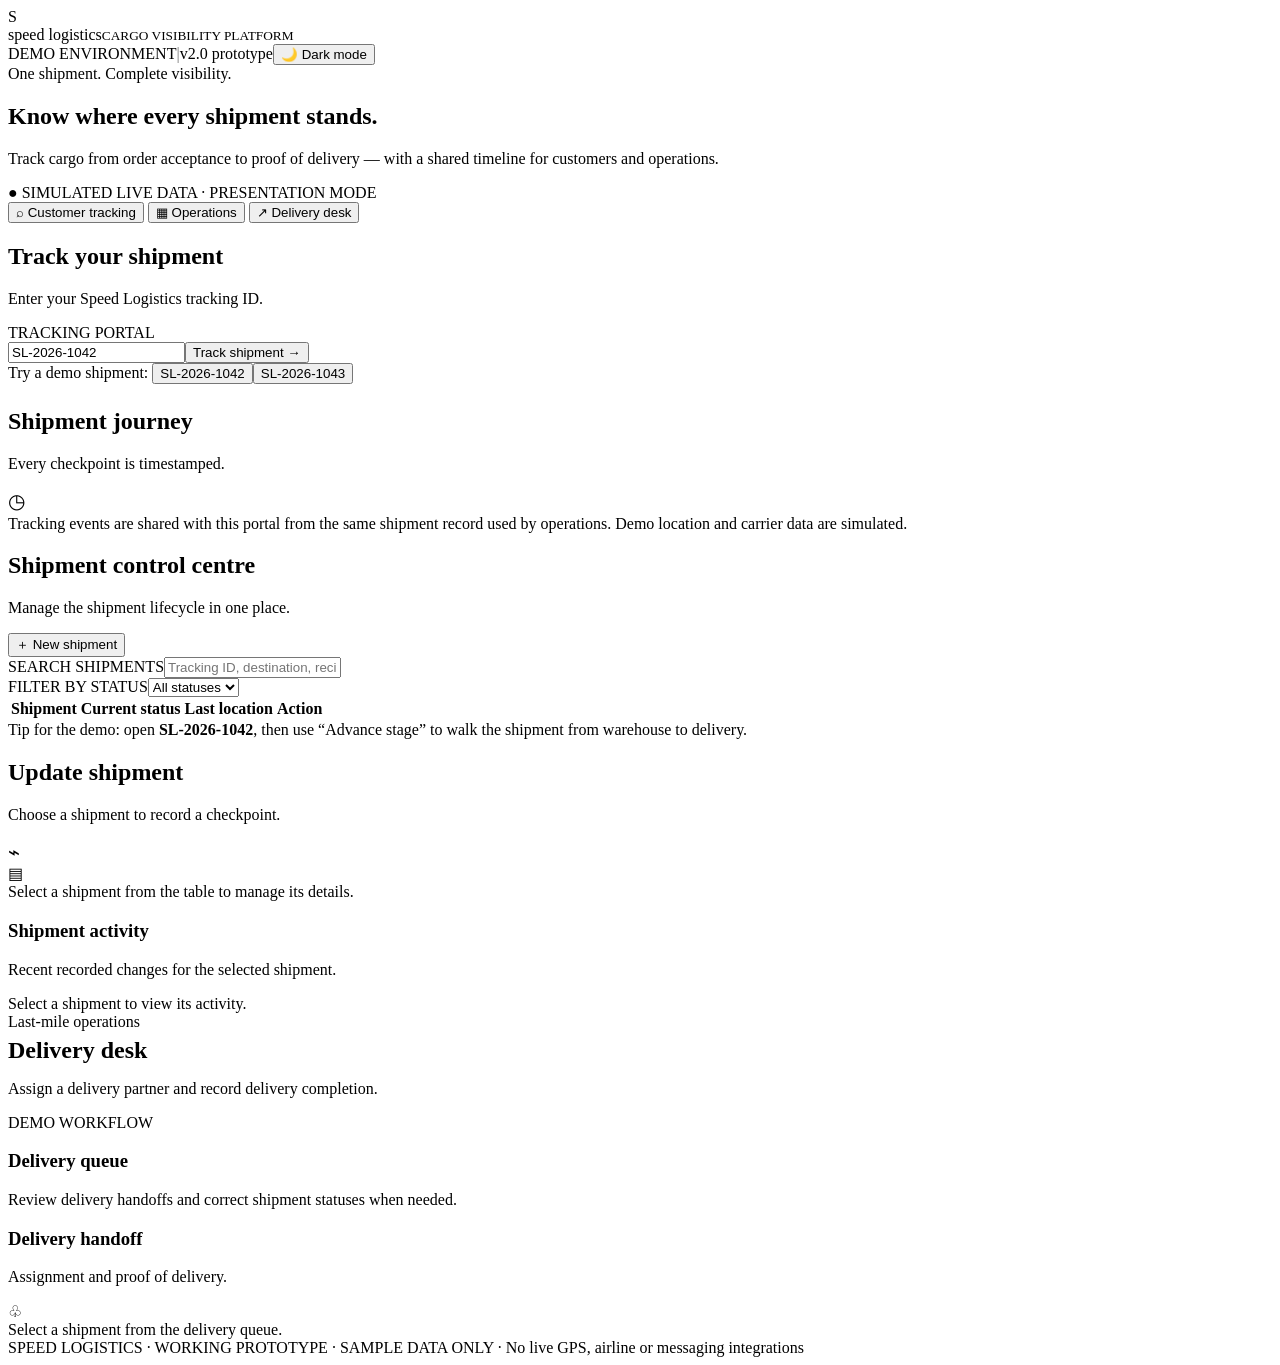
==== index.html @ ff4c2308 "added files" ====
<!DOCTYPE html>
<html lang="en">
<head>
<meta charset="UTF-8" />
<meta name="viewport" content="width=device-width, initial-scale=1.0" />
<title>Speed Logistics | Cargo Visibility</title>
<link rel="stylesheet" href="src/css/styles.css" />
</head>
<body>
<div class="app">
  <header class="topbar">
    <div class="brand"><div class="brandmark">S</div><div>speed logistics<small>CARGO VISIBILITY PLATFORM</small></div></div>
    <div class="top-right"><span><i class="live-dot"></i><span class="hide-mobile">DEMO ENVIRONMENT</span></span><span style="opacity:.55">|</span><span>v2.0 prototype</span><button id="themeToggle" class="theme-toggle" type="button" aria-label="Switch to dark mode" title="Switch theme">🌙 <span class="hide-mobile">Dark mode</span></button></div>
  </header>
  <main class="page">
    <section class="hero">
      <div><div class="eyebrow">One shipment. Complete visibility.</div><h1>Know where every shipment stands.</h1><p>Track cargo from order acceptance to proof of delivery — with a shared timeline for customers and operations.</p></div>
      <div class="demo-pill">● SIMULATED LIVE DATA · PRESENTATION MODE</div>
    </section>
    <nav class="tabs" aria-label="Application views">
      <button class="tab active" data-panel="customer">⌕ Customer tracking</button>
      <button class="tab" data-panel="operations">▦ Operations</button>
      <button class="tab" data-panel="delivery">↗ Delivery desk</button>
    </nav>

    <section id="customer" class="panel active">
      <div class="customer-grid">
        <div class="card card-pad">
          <div class="section-head"><div><h2>Track your shipment</h2><p>Enter your Speed Logistics tracking ID.</p></div><span class="status blue">TRACKING PORTAL</span></div>
          <div class="search-row"><input id="trackingSearch" class="input" value="SL-2026-1042" placeholder="e.g. SL-2026-1042" aria-label="Tracking ID"/><button id="trackBtn" class="btn primary">Track shipment →</button></div>
          <div class="sample-links">Try a demo shipment: <button class="text-link" data-track="SL-2026-1042">SL-2026-1042</button><button class="text-link" data-track="SL-2026-1043">SL-2026-1043</button></div>
          <div id="customerResult" style="margin-top:24px"></div>
        </div>
        <div class="card card-pad">
          <div class="section-head"><div><h2>Shipment journey</h2><p>Every checkpoint is timestamped.</p></div><span style="font-size:20px">◷</span></div>
          <div id="customerTimeline" class="timeline"></div>
          <div class="notice" style="margin-top:2px">Tracking events are shared with this portal from the same shipment record used by operations. Demo location and carrier data are simulated.</div>
        </div>
      </div>
    </section>

    <section id="operations" class="panel">
      <div class="stats" id="stats"></div>
      <div class="ops-layout">
        <div class="card">
          <div class="card-pad">
            <div class="section-head"><div><h2>Shipment control centre</h2><p>Manage the shipment lifecycle in one place.</p></div><button id="newShipmentBtn" class="btn primary">＋ New shipment</button></div>
            <div class="ops-filters"><div class="field"><label for="opsSearch">SEARCH SHIPMENTS</label><input id="opsSearch" class="input" placeholder="Tracking ID, destination, recipient…"/></div><div class="field"><label for="statusFilter">FILTER BY STATUS</label><select id="statusFilter" class="input"><option value="all">All statuses</option></select></div></div>
          </div>
          <div class="table-wrap"><table><thead><tr><th>Shipment</th><th>Current status</th><th>Last location</th><th>Action</th></tr></thead><tbody id="shipmentRows"></tbody></table></div>
          <div class="card-pad"><div class="notice">Tip for the demo: open <b>SL-2026-1042</b>, then use “Advance stage” to walk the shipment from warehouse to delivery.</div></div>
        </div>
        <div class="card card-pad">
          <div class="section-head"><div><h2>Update shipment</h2><p>Choose a shipment to record a checkpoint.</p></div><span style="font-size:20px">⌁</span></div>
          <div id="opsEditor"><div class="empty"><div class="empty-icon">▤</div>Select a shipment from the table to manage its details.</div></div>
          <div class="activity-wrap"><div class="section-head"><div><h3>Shipment activity</h3><p>Recent recorded changes for the selected shipment.</p></div></div><div id="activityHistory" class="activity-history"><div class="empty">Select a shipment to view its activity.</div></div></div>
        </div>
      </div>
    </section>

    <section id="delivery" class="panel">
      <div class="section-head" style="margin-bottom:18px"><div><div class="eyebrow">Last-mile operations</div><h2 style="font-size:24px;margin:6px 0">Delivery desk</h2><p class="muted small">Assign a delivery partner and record delivery completion.</p></div><span class="status amber">DEMO WORKFLOW</span></div>
      <div class="dashboard-grid">
        <div class="card card-pad"><div class="section-head"><div><h3>Delivery queue</h3><p>Review delivery handoffs and correct shipment statuses when needed.</p></div></div><div id="deliveryQueue" class="delivery-list"></div></div>
        <div class="card card-pad"><div class="section-head"><div><h3>Delivery handoff</h3><p>Assignment and proof of delivery.</p></div></div><div id="deliveryEditor"><div class="empty"><div class="empty-icon">♧</div>Select a shipment from the delivery queue.</div></div></div>
      </div>
    </section>
    <div class="footer">SPEED LOGISTICS · WORKING PROTOTYPE · SAMPLE DATA ONLY · No live GPS, airline or messaging integrations</div>
  </main>
</div>
<div id="toast" class="toast" role="status" aria-live="polite"></div>
<div id="modalRoot"></div>
<script src="src/js/app.js" defer></script>
</body>
</html>
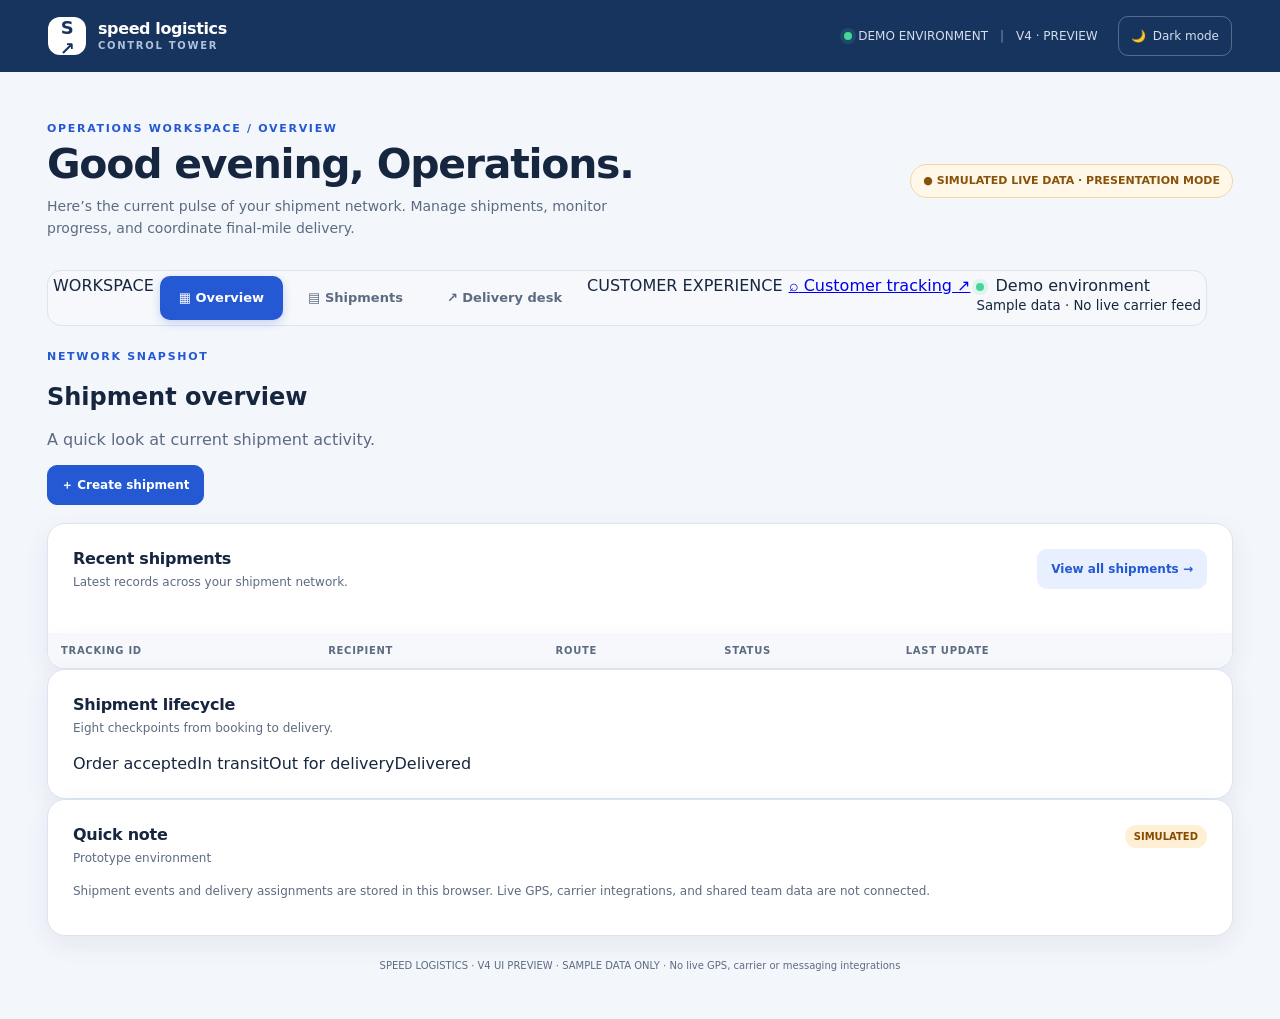
==== commit 8306236f: "Update index.html for Control Tower UI changes" ====
--- a/index.html
+++ b/index.html
@@ -3,32 +3,45 @@
 <head>
 <meta charset="UTF-8" />
 <meta name="viewport" content="width=device-width, initial-scale=1.0" />
-<title>Speed Logistics | Cargo Visibility</title>
+<title>Speed Logistics | Control Tower</title>
+<meta name="description" content="Speed Logistics shipment operations and delivery management prototype." />
 <link rel="stylesheet" href="src/css/styles.css" />
 </head>
 <body>
 <div class="app">
   <header class="topbar">
-    <div class="brand"><div class="brandmark">S</div><div>speed logistics<small>CARGO VISIBILITY PLATFORM</small></div></div>
-    <div class="top-right"><span><i class="live-dot"></i><span class="hide-mobile">DEMO ENVIRONMENT</span></span><span style="opacity:.55">|</span><span>v2.0 prototype</span><button id="themeToggle" class="theme-toggle" type="button" aria-label="Switch to dark mode" title="Switch theme">🌙 <span class="hide-mobile">Dark mode</span></button></div>
+    <div class="brand"><div class="brandmark">S<span>↗</span></div><div>speed logistics<small>CONTROL TOWER</small></div></div>
+    <div class="top-right"><span><i class="live-dot"></i><span class="hide-mobile">DEMO ENVIRONMENT</span></span><span style="opacity:.55">|</span><span>V4 · PREVIEW</span><button id="themeToggle" class="theme-toggle" type="button" aria-label="Switch to dark mode" title="Switch theme">🌙 <span class="hide-mobile">Dark mode</span></button></div>
   </header>
   <main class="page">
     <section class="hero">
-      <div><div class="eyebrow">One shipment. Complete visibility.</div><h1>Know where every shipment stands.</h1><p>Track cargo from order acceptance to proof of delivery — with a shared timeline for customers and operations.</p></div>
+      <div><div class="eyebrow">OPERATIONS WORKSPACE / OVERVIEW</div><h1>Good evening, Operations.</h1><p>Here’s the current pulse of your shipment network. Manage shipments, monitor progress, and coordinate final-mile delivery.</p></div>
       <div class="demo-pill">● SIMULATED LIVE DATA · PRESENTATION MODE</div>
     </section>
+    <div class="workspace-shell">
     <nav class="tabs" aria-label="Application views">
-      <button class="tab active" data-panel="customer">⌕ Customer tracking</button>
-      <button class="tab" data-panel="operations">▦ Operations</button>
-      <button class="tab" data-panel="delivery">↗ Delivery desk</button>
+      <div class="nav-label">WORKSPACE</div>
+      <button class="tab active" data-panel="overview"><span class="nav-icon">▦</span> Overview</button>
+      <button class="tab" data-panel="operations"><span class="nav-icon">▤</span> Shipments</button>
+      <button class="tab" data-panel="delivery"><span class="nav-icon">↗</span> Delivery desk</button>
+      <div class="nav-label nav-label-spaced">CUSTOMER EXPERIENCE</div>
+      <a class="nav-public" href="tracking.html"><span class="nav-icon">⌕</span> Customer tracking <span class="external-mark">↗</span></a>
+      <div class="nav-note"><span class="live-dot"></span> Demo environment<br><small>Sample data · No live carrier feed</small></div>
     </nav>
+    <div class="workspace-content">
+    <section id="overview" class="panel active">
+      <div class="overview-top"><div><div class="eyebrow">NETWORK SNAPSHOT</div><h2>Shipment overview</h2><p class="muted">A quick look at current shipment activity.</p></div><button class="btn primary" id="overviewNewShipment">＋ Create shipment</button></div>
+      <div class="stats overview-stats" id="overviewStats"></div>
+      <div class="card overview-table-card"><div class="card-pad"><div class="section-head"><div><h2>Recent shipments</h2><p>Latest records across your shipment network.</p></div><button class="btn soft" id="viewAllShipments">View all shipments →</button></div></div><div class="table-wrap"><table><thead><tr><th>TRACKING ID</th><th>RECIPIENT</th><th>ROUTE</th><th>STATUS</th><th>LAST UPDATE</th><th></th></tr></thead><tbody id="overviewRows"></tbody></table></div></div>
+      <div class="overview-bottom"><div class="card card-pad"><div class="section-head"><div><h3>Shipment lifecycle</h3><p>Eight checkpoints from booking to delivery.</p></div></div><div class="lifecycle-strip"><span>Order accepted</span><i></i><span>In transit</span><i></i><span>Out for delivery</span><i></i><span>Delivered</span></div></div><div class="card card-pad"><div class="section-head"><div><h3>Quick note</h3><p>Prototype environment</p></div><span class="status amber">SIMULATED</span></div><p class="muted small">Shipment events and delivery assignments are stored in this browser. Live GPS, carrier integrations, and shared team data are not connected.</p></div></div>
+    </section>
 
-    <section id="customer" class="panel active">
+    <section id="customer" class="panel">
       <div class="customer-grid">
         <div class="card card-pad">
           <div class="section-head"><div><h2>Track your shipment</h2><p>Enter your Speed Logistics tracking ID.</p></div><span class="status blue">TRACKING PORTAL</span></div>
           <div class="search-row"><input id="trackingSearch" class="input" value="SL-2026-1042" placeholder="e.g. SL-2026-1042" aria-label="Tracking ID"/><button id="trackBtn" class="btn primary">Track shipment →</button></div>
-          <div class="sample-links">Try a demo shipment: <button class="text-link" data-track="SL-2026-1042">SL-2026-1042</button><button class="text-link" data-track="SL-2026-1043">SL-2026-1043</button></div>
+          <div class="sample-links">Try a demo shipment: <button class="text-link" data-track="SL-2026-1042">SL-2026-1042</button><button class="text-link" data-track="SL-2026-1043">SL-2026-1043</button><button class="text-link" data-track="SL-2026-1044">SL-2026-1044</button><button class="text-link" data-track="SL-2026-1045">SL-2026-1045</button><button class="text-link" data-track="SL-2026-1046">SL-2026-1046</button></div>
           <div id="customerResult" style="margin-top:24px"></div>
         </div>
         <div class="card card-pad">
@@ -65,11 +78,13 @@
         <div class="card card-pad"><div class="section-head"><div><h3>Delivery handoff</h3><p>Assignment and proof of delivery.</p></div></div><div id="deliveryEditor"><div class="empty"><div class="empty-icon">♧</div>Select a shipment from the delivery queue.</div></div></div>
       </div>
     </section>
-    <div class="footer">SPEED LOGISTICS · WORKING PROTOTYPE · SAMPLE DATA ONLY · No live GPS, airline or messaging integrations</div>
+    </div><!-- /workspace-content -->
+    </div><!-- /workspace-shell -->
+    <div class="footer">SPEED LOGISTICS · V4 UI PREVIEW · SAMPLE DATA ONLY · No live GPS, carrier or messaging integrations</div>
   </main>
 </div>
 <div id="toast" class="toast" role="status" aria-live="polite"></div>
 <div id="modalRoot"></div>
 <script src="src/js/app.js" defer></script>
 </body>
-</html>+</html>
--- a/src/css/styles.css
+++ b/src/css/styles.css
@@ -0,0 +1,341 @@
+:root{color-scheme:light;--navy:#10233f;--blue:#2563eb;--blue2:#eaf1ff;--ink:#182338;--muted:#6d7890;--line:#e5eaf2;--bg:#f5f7fb;--green:#138a58;--greenbg:#e8f8ef;--amber:#a86108;--amberbg:#fff3dd;--red:#b42318;--white:#fff;--shadow:0 12px 32px rgba(16,35,63,.07)}
+*{box-sizing:border-box}body{margin:0;background:var(--bg);font-family:Inter,ui-sans-serif,system-ui,-apple-system,BlinkMacSystemFont,"Segoe UI",sans-serif;color:var(--ink)}button,input,select,textarea{font:inherit}button{cursor:pointer}.app{min-height:100vh}.topbar{height:72px;background:var(--navy);color:white;display:flex;align-items:center;justify-content:space-between;padding:0 clamp(16px,4vw,48px);gap:18px}.brand{display:flex;align-items:center;gap:12px;font-weight:800;letter-spacing:-.4px}.brandmark{height:38px;width:38px;border-radius:12px;background:#fff;color:var(--navy);display:grid;place-items:center;font-weight:900;font-size:18px}.brand small{display:block;color:#afc1db;font-size:10px;font-weight:600;letter-spacing:1.7px;margin-top:2px}.top-right{display:flex;align-items:center;gap:12px;font-size:12px;color:#d4deec}.live-dot{height:8px;width:8px;background:#48d597;border-radius:50%;display:inline-block;margin-right:6px;box-shadow:0 0 0 4px #48d59722}.page{max-width:1250px;margin:auto;padding:26px clamp(14px,3vw,32px) 48px}.hero{display:flex;justify-content:space-between;align-items:flex-end;gap:20px;margin:4px 0 22px}.eyebrow{font-size:11px;letter-spacing:1.7px;text-transform:uppercase;color:var(--blue);font-weight:800}.hero h1{font-size:clamp(25px,3vw,35px);line-height:1.12;letter-spacing:-1.1px;margin:7px 0}.hero p{color:var(--muted);margin:0;max-width:660px;font-size:14px;line-height:1.6}.demo-pill{border:1px solid #f0d7a3;background:#fff8e9;color:#87520b;border-radius:99px;padding:8px 12px;font-size:11px;font-weight:800;white-space:nowrap}.tabs{display:flex;gap:7px;padding:6px;background:#e9edf5;border-radius:14px;width:max-content;max-width:100%;margin-bottom:22px;flex-wrap:wrap}.tab{border:0;background:transparent;padding:11px 16px;border-radius:10px;color:#59677f;font-weight:750;font-size:13px}.tab.active{background:white;color:var(--navy);box-shadow:0 2px 8px #10233f12}.panel{display:none}.panel.active{display:block}.card{background:white;border:1px solid var(--line);border-radius:17px;box-shadow:var(--shadow)}.card-pad{padding:21px}.section-head{display:flex;align-items:center;justify-content:space-between;gap:12px;margin-bottom:17px}.section-head h2,.section-head h3{margin:0;font-size:16px;letter-spacing:-.25px}.section-head p{margin:5px 0 0;color:var(--muted);font-size:12px}.btn{border:1px solid var(--line);background:white;color:var(--ink);border-radius:10px;padding:10px 13px;font-size:12px;font-weight:800;display:inline-flex;align-items:center;justify-content:center;gap:7px}.btn.primary{background:var(--blue);border-color:var(--blue);color:white}.btn.dark{background:var(--navy);border-color:var(--navy);color:white}.btn.soft{background:var(--blue2);border-color:var(--blue2);color:var(--blue)}.btn.danger{color:var(--red)}.btn:disabled{opacity:.4;cursor:not-allowed}.input,select,textarea{width:100%;border:1px solid #dce3ee;background:white;border-radius:10px;padding:11px 12px;color:var(--ink);outline:none;font-size:13px}.input:focus,select:focus,textarea:focus{border-color:#80a7ff;box-shadow:0 0 0 3px #2563eb14}label{display:block;font-size:11px;font-weight:800;color:#526079;margin:0 0 7px}.field{min-width:0}.form-grid{display:grid;grid-template-columns:repeat(2,minmax(0,1fr));gap:14px}.form-grid .full{grid-column:1/-1}.customer-grid{display:grid;grid-template-columns:minmax(0,1.15fr) minmax(300px,.85fr);gap:18px;align-items:start}.search-row{display:flex;gap:9px}.search-row .input{flex:1}.sample-links{display:flex;gap:8px;align-items:center;flex-wrap:wrap;color:var(--muted);font-size:11px;margin-top:12px}.text-link{border:0;background:transparent;color:var(--blue);font-weight:800;padding:0;font-size:11px}.shipment-title{display:flex;align-items:flex-start;justify-content:space-between;gap:12px}.shipment-title h2{font-size:22px;letter-spacing:-.5px;margin:5px 0}.muted{color:var(--muted)}.small{font-size:12px}.status{display:inline-flex;align-items:center;gap:6px;padding:6px 9px;border-radius:99px;font-size:10px;font-weight:850;white-space:nowrap;background:#eef2f7;color:#5b6679}.status.green{background:var(--greenbg);color:var(--green)}.status.blue{background:var(--blue2);color:var(--blue)}.status.amber{background:var(--amberbg);color:var(--amber)}.status.gray{background:#eef2f7;color:#5b6679}.metrics{display:grid;grid-template-columns:repeat(3,1fr);gap:10px;margin:20px 0}.metric{background:#f8faff;border:1px solid #edf1f8;border-radius:12px;padding:13px}.metric .label{font-size:10px;color:var(--muted);font-weight:800;text-transform:uppercase;letter-spacing:.7px}.metric .value{font-size:14px;font-weight:850;margin-top:6px;overflow-wrap:anywhere}.route{display:grid;grid-template-columns:1fr 32px 1fr;align-items:center;gap:9px;padding:17px 0;border-top:1px solid var(--line);border-bottom:1px solid var(--line)}.route .city{font-size:14px;font-weight:850}.route .code{font-size:10px;color:var(--muted);margin-top:4px}.route-mid{text-align:center;color:var(--blue)}.route-mid span{display:block;font-size:9px;color:var(--muted);margin-top:5px}.timeline{margin-top:8px}.event{display:grid;grid-template-columns:24px 1fr;gap:11px;position:relative;padding-bottom:20px}.event:not(:last-child):before{content:"";position:absolute;left:8px;top:17px;bottom:0;width:2px;background:#e2e9f4}.event-dot{height:18px;width:18px;border:4px solid #d9e5ff;background:var(--blue);border-radius:50%;z-index:1;margin-top:1px}.event.done:not(:last-child):before{background:#2563eb}.event.done .event-dot{background:#2563eb;border-color:#d9e5ff}.event.current{background:#f5f8ff;border-radius:10px;padding:10px 10px 18px;margin:0 0 8px -5px}.event.current:before{left:13px!important}.event.current .event-dot{background:#fff;border:5px solid #2563eb;box-shadow:0 0 0 4px #2563eb1c}.event.future .event-dot{background:white;border-color:#dce3ed}.event.future h4{color:#8792a5}.event.done h4{color:#24324a}.event h4{margin:0;font-size:12px}.event p{margin:4px 0 0;color:var(--muted);font-size:11px;line-height:1.45}.event .time{font-size:10px;color:#8a94a7;margin-top:5px}.empty{padding:35px 20px;text-align:center;color:var(--muted)}.empty-icon{font-size:30px;margin-bottom:8px}.stats{display:grid;grid-template-columns:repeat(4,minmax(0,1fr));gap:12px;margin-bottom:18px}.stat{padding:16px}.stat-top{display:flex;justify-content:space-between;align-items:center;color:var(--muted);font-size:11px;font-weight:750}.stat-num{font-size:26px;font-weight:850;letter-spacing:-1px;margin-top:8px}.stat-foot{font-size:10px;color:var(--muted);margin-top:3px}.dashboard-grid{display:grid;grid-template-columns:minmax(0,1.2fr) minmax(300px,.8fr);gap:18px}.table-wrap{overflow:auto}table{width:100%;border-collapse:collapse;font-size:12px;min-width:560px}th{text-align:left;font-size:10px;text-transform:uppercase;letter-spacing:.7px;color:#8290a5;background:#f8faff;padding:12px 13px}td{padding:14px 13px;border-top:1px solid #edf0f5;vertical-align:middle}td strong{display:block;font-size:12px}td small{display:block;color:var(--muted);margin-top:4px;font-size:10px}.inline-actions{display:flex;gap:7px;flex-wrap:wrap}.icon-btn{border:1px solid var(--line);background:white;border-radius:8px;padding:7px 9px;font-size:11px;font-weight:800;color:var(--blue)}.notice{padding:12px 14px;border-radius:11px;background:#f0f6ff;border:1px solid #dce9ff;color:#31558e;font-size:11px;line-height:1.5}.warning{padding:12px 14px;border-radius:11px;background:#fff8e9;border:1px solid #f3dfb6;color:#80530d;font-size:11px;line-height:1.5}.ops-layout{display:grid;grid-template-columns:minmax(0,1.05fr) minmax(320px,.95fr);gap:18px;align-items:start}.progress-bar{height:6px;background:#e9edf5;border-radius:99px;overflow:hidden;margin-top:9px}.progress-bar span{display:block;height:100%;background:var(--blue);border-radius:99px;transition:width .25s}.toast{position:fixed;right:20px;bottom:20px;background:var(--navy);color:white;border-radius:12px;padding:13px 17px;box-shadow:0 12px 30px #10233f33;font-size:12px;z-index:20;opacity:0;transform:translateY(12px);transition:.2s;pointer-events:none;max-width:calc(100vw - 40px)}.toast.show{opacity:1;transform:translateY(0)}.footer{color:#8b95a8;text-align:center;font-size:10px;padding:24px 0 0}.pill-dot{width:7px;height:7px;border-radius:50%;background:currentColor}.hidden{display:none!important}.agent-card{display:flex;align-items:center;gap:13px;padding:14px;background:#f8faff;border:1px solid #edf1f8;border-radius:12px}.avatar{width:42px;height:42px;border-radius:50%;display:grid;place-items:center;background:#dce8ff;color:#1e4fb2;font-weight:900}.delivery-list{display:grid;gap:10px}.delivery-item{border:1px solid var(--line);border-radius:12px;padding:14px;display:flex;align-items:center;gap:12px}.delivery-item .grow{flex:1;min-width:0}.delivery-item h4{margin:0;font-size:12px}.delivery-item p{margin:4px 0 0;color:var(--muted);font-size:11px}.modal-backdrop{position:fixed;inset:0;background:#10233f88;display:grid;place-items:center;padding:18px;z-index:30}.modal{background:white;border-radius:18px;padding:23px;width:min(600px,100%);max-height:90vh;overflow:auto;box-shadow:0 20px 80px #0003}.modal h2{margin:0 0 5px;font-size:20px}.modal .sub{color:var(--muted);font-size:12px;margin:0 0 20px}.modal-actions{display:flex;justify-content:flex-end;gap:8px;margin-top:20px}
+@media(max-width:850px){.customer-grid,.dashboard-grid,.ops-layout{grid-template-columns:1fr}.stats{grid-template-columns:repeat(2,minmax(0,1fr))}.hero{align-items:flex-start;flex-direction:column}.demo-pill{align-self:flex-start}.top-right .hide-mobile{display:none}}
+@media(max-width:520px){.topbar{height:64px}.brand{font-size:13px}.page{padding-top:20px}.tabs{width:100%}.tab{flex:1;padding:10px 8px;font-size:11px}.card-pad{padding:16px}.metrics{grid-template-columns:1fr 1fr}.metrics .metric:last-child{grid-column:1/-1}.form-grid{grid-template-columns:1fr}.form-grid .full{grid-column:auto}.search-row{flex-direction:column}.search-row .btn{width:100%}.stats{gap:8px}.stat{padding:13px}.stat-num{font-size:23px}}
+
+
+/* Version 2: theme system */
+:root {
+  --v2-bg: #f3f6fb;
+  --v2-surface: #ffffff;
+  --v2-surface-alt: #f8fafc;
+  --v2-text: #172b4d;
+  --v2-muted: #64748b;
+  --v2-border: #dbe4ef;
+  --v2-input: #ffffff;
+  --v2-shadow: 0 10px 28px rgba(15, 23, 42, .06);
+}
+html[data-theme="dark"] {
+  color-scheme: dark;
+  --v2-bg: #0b1220;
+  --v2-surface: #111c2e;
+  --v2-surface-alt: #172438;
+  --v2-text: #e5edf8;
+  --v2-muted: #9aabc2;
+  --v2-border: #2b3a50;
+  --v2-input: #0e192a;
+  --v2-shadow: 0 12px 30px rgba(0, 0, 0, .18);
+}
+html[data-theme="light"] { color-scheme: light; }
+body { background: var(--v2-bg) !important; color: var(--v2-text); transition: background .2s ease, color .2s ease; }
+.app, .page { color: var(--v2-text); }
+.card, .modal, .metric, .stats > *, .delivery-item, .agent-card, .event, .shipment-title,
+.route, .notice, .warning, .empty, .table-wrap, .tabs, .activity-item {
+  box-shadow: var(--v2-shadow);
+}
+.card, .modal, .metric, .stats > *, .delivery-item, .agent-card, .table-wrap, .activity-item {
+  background: var(--v2-surface) !important;
+  color: var(--v2-text);
+  border-color: var(--v2-border) !important;
+}
+.card-pad, .card, .panel { color: var(--v2-text); }
+h1,h2,h3,h4,strong,label,th,td,.value,.city { color: var(--v2-text); }
+p,.muted,.small,.sub,.code,.time { color: var(--v2-muted); }
+.input, input, select, textarea {
+  background: var(--v2-input);
+  color: var(--v2-text);
+  border-color: var(--v2-border);
+}
+.input::placeholder, input::placeholder, textarea::placeholder { color: var(--v2-muted); opacity: .8; }
+.notice, .warning, .route, .metric, .empty {
+  background: var(--v2-surface-alt);
+  border-color: var(--v2-border);
+  color: var(--v2-text);
+}
+.tabs { background: var(--v2-surface); border-color: var(--v2-border); }
+.tab { color: var(--v2-muted); }
+.tab.active { color: #fff; }
+table { color: var(--v2-text); }
+th { background: var(--v2-surface-alt); }
+td, th { border-color: var(--v2-border); }
+hr { border-color: var(--v2-border); }
+.theme-toggle {
+  display: inline-flex; align-items: center; gap: 7px; margin-left: 8px;
+  border: 1px solid rgba(148,163,184,.4); border-radius: 999px;
+  padding: 8px 12px; background: rgba(255,255,255,.08); color: inherit;
+  cursor: pointer; font: inherit; white-space: nowrap;
+}
+.theme-toggle:hover { background: rgba(148,163,184,.16); }
+.ops-filters { display: grid; grid-template-columns: minmax(180px, 1fr) minmax(150px, .42fr); gap: 12px; align-items: end; }
+.activity-wrap { margin-top: 22px; padding-top: 20px; border-top: 1px solid var(--v2-border); }
+.activity-history { display: grid; gap: 10px; }
+.activity-item { display: grid; grid-template-columns: 10px 1fr; gap: 10px; border: 1px solid var(--v2-border); border-radius: 10px; padding: 12px; }
+.activity-marker { width: 8px; height: 8px; border-radius: 50%; background: #14b8a6; margin-top: 5px; }
+.activity-item p { margin: 4px 0 0; font-size: 12px; line-height: 1.5; }
+.activity-item time { display: block; margin-top: 5px; font-size: 11px; color: var(--v2-muted); }
+.progress-wrap { margin: 18px 0 20px; }
+.progress-caption { display: flex; justify-content: space-between; gap: 12px; font-size: 12px; color: var(--v2-muted); margin-bottom: 7px; }
+.progress-track { height: 7px; overflow: hidden; background: var(--v2-border); border-radius: 99px; }
+.progress-fill { height: 100%; border-radius: 99px; background: linear-gradient(90deg,#2563eb,#14b8a6); transition: width .25s ease; }
+.event.future { opacity: .72; }
+.event.done .event-dot { background: #14b8a6; }
+.event.current .event-dot { box-shadow: 0 0 0 5px rgba(37,99,235,.14); }
+.toast { z-index: 9999; }
+.toast.success { border-left: 4px solid #14b8a6; }
+.toast.error { border-left: 4px solid #ef4444; }
+.toast.warning-toast { border-left: 4px solid #f59e0b; }
+html[data-theme="dark"] .hero { background: linear-gradient(115deg,#101d31,#142a40); }
+html[data-theme="dark"] .topbar { background: #0b1220; border-bottom: 1px solid #26354a; }
+html[data-theme="dark"] .brand, html[data-theme="dark"] .top-right { color: #e5edf8; }
+html[data-theme="dark"] .notice { background: #172438; }
+html[data-theme="dark"] .warning { background: #30291b; }
+html[data-theme="dark"] .status { filter: saturate(.9); }
+html[data-theme="dark"] .btn:not(.primary):not(.dark), html[data-theme="dark"] .icon-btn { background: #1b2a40; color: #e5edf8; border-color: #33445c; }
+html[data-theme="dark"] .btn:disabled { opacity: .45; }
+@media (max-width: 720px) {
+  .ops-filters { grid-template-columns: 1fr; }
+  .theme-toggle { padding: 7px 9px; }
+  .activity-wrap { margin-top: 16px; }
+}
+
+/* Version 2.1 visual polish: accessible theme tokens and visible navigation */
+:root {
+  --navy: #17345f;
+  --blue: #2459d3;
+  --blue2: #e8efff;
+  --ink: #17263f;
+  --muted: #5d6b82;
+  --line: #dce4ef;
+  --bg: #f3f6fb;
+  --white: #fff;
+  --shadow: 0 8px 26px rgba(25, 48, 83, .07);
+  --v2-bg: #f3f6fb;
+  --v2-surface: #ffffff;
+  --v2-surface-alt: #f6f8fc;
+  --v2-text: #17263f;
+  --v2-muted: #5d6b82;
+  --v2-border: #dce4ef;
+  --v2-input: #ffffff;
+  --accent: #2459d3;
+  --accent-contrast: #ffffff;
+}
+html[data-theme="dark"] {
+  color-scheme: dark;
+  --navy: #0b1424;
+  --blue: #8bb7ff;
+  --blue2: #203656;
+  --ink: #e7eef9;
+  --muted: #a7b6cb;
+  --line: #2c3b52;
+  --bg: #0b1220;
+  --v2-bg: #0b1220;
+  --v2-surface: #121e30;
+  --v2-surface-alt: #19283d;
+  --v2-text: #e7eef9;
+  --v2-muted: #a7b6cb;
+  --v2-border: #30425b;
+  --v2-input: #0d1829;
+  --accent: #8bb7ff;
+  --accent-contrast: #0b1424;
+  --shadow: 0 12px 30px rgba(0, 0, 0, .20);
+}
+html, body { min-height: 100%; }
+body { background: var(--v2-bg) !important; color: var(--v2-text); }
+.hero { padding: 8px 0 4px; }
+.tabs { gap: 6px; padding: 5px; background: var(--v2-surface-alt); border: 1px solid var(--v2-border); box-shadow: none; }
+.tab { color: var(--v2-muted); border: 1px solid transparent; transition: background .18s ease, color .18s ease, transform .18s ease; }
+.tab:hover { color: var(--v2-text); background: color-mix(in srgb, var(--accent) 10%, transparent); }
+.tab.active, html[data-theme="light"] .tab.active { background: #2459d3; color: #fff; box-shadow: 0 3px 10px rgba(36,89,211,.24); }
+html[data-theme="dark"] .tab.active { background: #8bb7ff; color: #0b1424; box-shadow: 0 3px 12px rgba(0,0,0,.28); }
+.panel { display: none !important; }
+.panel.active { display: block !important; animation: panel-enter .18s ease-out; }
+@keyframes panel-enter { from { opacity: .75; transform: translateY(3px); } to { opacity: 1; transform: translateY(0); } }
+.card, .modal, .metric, .stats > *, .delivery-item, .agent-card, .activity-item {
+  background: var(--v2-surface) !important; color: var(--v2-text); border-color: var(--v2-border) !important;
+}
+.card { border-radius: 16px; box-shadow: var(--shadow); }
+.metric, .agent-card, .delivery-item, .activity-item { border-radius: 13px; }
+.metric { background: var(--v2-surface-alt) !important; }
+.card-pad { padding: 22px; }
+.btn { background: var(--v2-surface); color: var(--v2-text); border-color: var(--v2-border); transition: transform .15s ease, box-shadow .15s ease, background .15s ease; }
+.btn:hover, .icon-btn:hover { transform: translateY(-1px); box-shadow: 0 4px 12px rgba(25,48,83,.12); }
+.btn.primary { background: #2459d3; border-color: #2459d3; color: #fff; }
+.btn.dark { background: #17345f; border-color: #17345f; color: #fff; }
+.btn.soft { background: var(--blue2); border-color: var(--blue2); color: var(--accent); }
+html[data-theme="dark"] .btn.primary { background: #8bb7ff; border-color: #8bb7ff; color: #0b1424; }
+html[data-theme="dark"] .btn.dark { background: #d5e5ff; border-color: #d5e5ff; color: #10213b; }
+html[data-theme="dark"] .btn.soft { background: #203656; border-color: #304c70; color: #c4dcff; }
+html[data-theme="dark"] .btn:not(.primary):not(.dark):not(.soft), html[data-theme="dark"] .icon-btn { background: #1a2a40; color: #e7eef9; border-color: #3a4d67; }
+.input, input, select, textarea { background: var(--v2-input) !important; color: var(--v2-text) !important; border-color: var(--v2-border) !important; }
+input::placeholder, textarea::placeholder { color: var(--v2-muted) !important; opacity: .85; }
+label { color: var(--v2-muted); }
+th { background: var(--v2-surface-alt) !important; color: var(--v2-muted); }
+td, th { border-color: var(--v2-border) !important; }
+.event.current { background: color-mix(in srgb, var(--accent) 10%, var(--v2-surface)) !important; }
+.event.done h4, .event h4 { color: var(--v2-text); }
+.event.future h4 { color: var(--v2-muted); }
+.event.future .event-dot { background: var(--v2-surface); border-color: var(--v2-border); }
+.event:not(:last-child):before { background: var(--v2-border); }
+.status.blue { background: #e8efff; color: #1949ad; }
+.status.green { background: #dcf7e8; color: #126b43; }
+.status.amber { background: #fff0d5; color: #874b00; }
+.status.gray { background: #e9edf3; color: #45536a; }
+html[data-theme="dark"] .status.blue { background: #203b60; color: #c3dcff; }
+html[data-theme="dark"] .status.green { background: #153f32; color: #8ce3b5; }
+html[data-theme="dark"] .status.amber { background: #49371d; color: #ffd28a; }
+html[data-theme="dark"] .status.gray { background: #29374a; color: #d1dbea; }
+.notice { background: #edf4ff !important; border-color: #d3e3ff !important; color: #294d82 !important; }
+.warning { background: #fff5e3 !important; border-color: #f2d9a7 !important; color: #744b0c !important; }
+html[data-theme="dark"] .notice { background: #172b45 !important; border-color: #2a496e !important; color: #d0e2ff !important; }
+html[data-theme="dark"] .warning { background: #352b1b !important; border-color: #6b5127 !important; color: #ffdda0 !important; }
+html[data-theme="dark"] .hero { background: transparent; }
+html[data-theme="dark"] .topbar { background: #080f1b; border-bottom: 1px solid #26364c; }
+.theme-toggle { border: 1px solid rgba(148,163,184,.5); }
+.theme-toggle:focus-visible, .tab:focus-visible, button:focus-visible, input:focus-visible, select:focus-visible { outline: 3px solid #65a3ff; outline-offset: 2px; }
+.footer { color: var(--v2-muted); }
+@media (max-width: 520px) { .card-pad { padding: 16px; } .tabs { border-radius: 12px; } }
+@media (prefers-reduced-motion: reduce) { *, *::before, *::after { animation-duration: .01ms !important; transition-duration: .01ms !important; } }
+
+/* Version 3 UI pass — responsive-first refinement of the Version 2 experience */
+:root {
+  --ui-radius: 18px;
+  --ui-focus: #4b8cff;
+}
+html { scroll-behavior: smooth; }
+body { overflow-x: hidden; -webkit-font-smoothing: antialiased; }
+button, input, select, textarea { touch-action: manipulation; }
+button { min-height: 40px; }
+.topbar {
+  position: relative;
+  min-height: 72px;
+  height: auto;
+  padding-top: 12px;
+  padding-bottom: 12px;
+}
+.brand { min-width: 0; }
+.brand > div:last-child { line-height: 1.15; }
+.theme-toggle { border-radius: 10px; padding: 9px 12px; color: inherit; background: transparent; }
+.page { width: min(100%, 1440px); padding-top: clamp(22px, 3vw, 38px); }
+.hero { align-items: center; margin-bottom: 26px; }
+.hero > div:first-child { max-width: 780px; }
+.hero h1 { max-width: 720px; font-size: clamp(28px, 3.2vw, 42px); letter-spacing: -1.25px; }
+.hero p { max-width: 620px; font-size: 14px; }
+.demo-pill { line-height: 1.4; text-align: center; }
+.tabs { position: relative; width: fit-content; margin-bottom: 24px; }
+.tab { min-height: 44px; padding-inline: 18px; white-space: nowrap; }
+.card { overflow: hidden; border-radius: var(--ui-radius); }
+.card-pad { padding: clamp(18px, 2vw, 25px); }
+.section-head { align-items: flex-start; }
+.section-head > div { min-width: 0; }
+.section-head p { line-height: 1.5; }
+.btn, .icon-btn { min-height: 40px; white-space: normal; line-height: 1.25; }
+.input, select, textarea { min-height: 44px; }
+textarea { resize: vertical; }
+.metrics { gap: 12px; }
+.metric { min-width: 0; }
+.route { min-width: 0; }
+.event { min-width: 0; }
+.event p { overflow-wrap: anywhere; }
+.stats { gap: 14px; }
+.stat { min-width: 0; transition: transform .16s ease, box-shadow .16s ease; }
+.stat-num { font-variant-numeric: tabular-nums; }
+.ops-layout, .customer-grid, .dashboard-grid { gap: 20px; }
+.table-wrap { max-width: 100%; overscroll-behavior-x: contain; scrollbar-width: thin; }
+table { min-width: 570px; }
+th { white-space: nowrap; }
+td { overflow-wrap: anywhere; }
+.inline-actions { align-items: center; }
+.delivery-item { min-width: 0; }
+.delivery-item .grow { overflow-wrap: anywhere; }
+.modal-backdrop { overflow-y: auto; align-items: start; padding: max(18px, env(safe-area-inset-top)) 16px max(18px, env(safe-area-inset-bottom)); }
+.modal { margin: auto; width: min(620px, 100%); max-height: min(88dvh, 850px); padding: clamp(18px, 3vw, 26px); }
+.toast { bottom: max(18px, env(safe-area-inset-bottom)); }
+:focus-visible { outline: 3px solid var(--ui-focus); outline-offset: 3px; }
+
+@media (min-width: 1200px) {
+  .customer-grid { grid-template-columns: minmax(0, 1.1fr) minmax(340px, .9fr); }
+  .ops-layout { grid-template-columns: minmax(0, 1.08fr) minmax(350px, .92fr); }
+}
+@media (max-width: 900px) {
+  .hero { align-items: flex-start; flex-direction: column; gap: 14px; }
+  .customer-grid, .dashboard-grid, .ops-layout { grid-template-columns: minmax(0, 1fr); }
+  .ops-layout > .card:last-child { order: 2; }
+  .stats { grid-template-columns: repeat(2, minmax(0, 1fr)); }
+  .top-right { gap: 8px; }
+}
+@media (max-width: 640px) {
+  .topbar { padding: 11px 14px; gap: 10px; min-height: 64px; }
+  .brand { gap: 9px; font-size: 13px; }
+  .brandmark { width: 34px; height: 34px; border-radius: 10px; }
+  .brand small { font-size: 8px; letter-spacing: 1.15px; }
+  .top-right { font-size: 10px; gap: 7px; }
+  .top-right > span:nth-child(2), .top-right > span:nth-child(3) { display: none; }
+  .theme-toggle { padding: 8px 9px; min-width: 38px; }
+  .page { padding: 22px 12px 30px; }
+  .hero { margin: 2px 2px 20px; }
+  .hero h1 { font-size: clamp(27px, 7.2vw, 34px); line-height: 1.12; letter-spacing: -.8px; }
+  .hero p { font-size: 13px; line-height: 1.55; }
+  .eyebrow { font-size: 10px; letter-spacing: 1.35px; }
+  .demo-pill { white-space: normal; font-size: 10px; padding: 7px 10px; }
+  .tabs { width: 100%; display: grid; grid-template-columns: repeat(3, minmax(0, 1fr)); gap: 4px; padding: 4px; margin-bottom: 16px; border-radius: 13px; }
+  .tab { min-width: 0; min-height: 46px; padding: 8px 4px; font-size: 11px; line-height: 1.2; white-space: normal; }
+  .card { border-radius: 15px; }
+  .card-pad { padding: 16px; }
+  .section-head { gap: 9px; margin-bottom: 14px; }
+  .section-head h2, .section-head h3 { font-size: 15px; }
+  .section-head p { font-size: 11px; }
+  .status { font-size: 9px; padding: 5px 7px; }
+  .search-row { flex-direction: column; }
+  .search-row .btn { width: 100%; }
+  .sample-links { gap: 10px; line-height: 1.5; }
+  .metrics { grid-template-columns: repeat(2, minmax(0, 1fr)); gap: 8px; margin: 16px 0; }
+  .metric { padding: 11px; }
+  .metric .label { font-size: 9px; letter-spacing: .45px; }
+  .metric .value { font-size: 13px; }
+  .route { grid-template-columns: minmax(0, 1fr) 24px minmax(0, 1fr); gap: 6px; padding: 14px 0; }
+  .route .city { font-size: 12px; overflow-wrap: anywhere; }
+  .route .code { font-size: 9px; overflow-wrap: anywhere; }
+  .route-mid { font-size: 12px; }
+  .event { grid-template-columns: 22px minmax(0, 1fr); gap: 8px; padding-bottom: 17px; }
+  .event h4 { font-size: 12px; }
+  .event p { font-size: 11px; }
+  .stats { gap: 9px; margin-bottom: 14px; }
+  .stat { padding: 13px; border-radius: 13px; }
+  .stat-top { font-size: 10px; gap: 5px; }
+  .stat-num { font-size: 24px; margin-top: 7px; }
+  .stat-foot { font-size: 10px; line-height: 1.4; }
+  .ops-layout, .customer-grid, .dashboard-grid { gap: 14px; }
+  .form-grid { grid-template-columns: minmax(0, 1fr); gap: 12px; }
+  .form-grid .full { grid-column: auto; }
+  .table-wrap { margin: 0; }
+  table { min-width: 555px; }
+  th { padding: 11px 10px; font-size: 9px; }
+  td { padding: 12px 10px; }
+  .table-wrap::after { content: "Swipe horizontally to view all columns →"; display: block; padding: 8px 12px; color: var(--v2-muted); font-size: 10px; }
+  .delivery-item { padding: 11px; gap: 9px; align-items: flex-start; }
+  .delivery-item .avatar { width: 34px; height: 34px; flex-shrink: 0; }
+  .delivery-item .icon-btn { padding: 7px 8px; font-size: 10px; flex-shrink: 0; }
+  .modal-backdrop { padding: 10px; }
+  .modal { border-radius: 16px; max-height: 92dvh; padding: 18px; }
+  .modal-actions { display: grid; grid-template-columns: 1fr 1fr; }
+  .modal-actions .btn { width: 100%; }
+  .empty { padding: 28px 14px; }
+  .footer { line-height: 1.6; padding-top: 20px; }
+  .toast { left: 12px; right: 12px; bottom: max(12px, env(safe-area-inset-bottom)); max-width: none; text-align: center; }
+}
+@media (max-width: 380px) {
+  .brand small { letter-spacing: .7px; }
+  .top-right { gap: 4px; }
+  .theme-toggle { padding-inline: 7px; }
+  .tab { font-size: 10px; }
+  .stats { grid-template-columns: repeat(2, minmax(0, 1fr)); }
+  .section-head:has(> button) { flex-direction: column; }
+  .section-head:has(> button) > button { width: 100%; }
+  .delivery-item { flex-wrap: wrap; }
+  .delivery-item .grow { flex: 1 1 calc(100% - 50px); }
+  .delivery-item .icon-btn { margin-left: 43px; }
+}
+@media (prefers-reduced-motion: reduce) {
+  html { scroll-behavior: auto; }
+  *, *::before, *::after { animation-duration: .01ms !important; transition-duration: .01ms !important; }
+}
